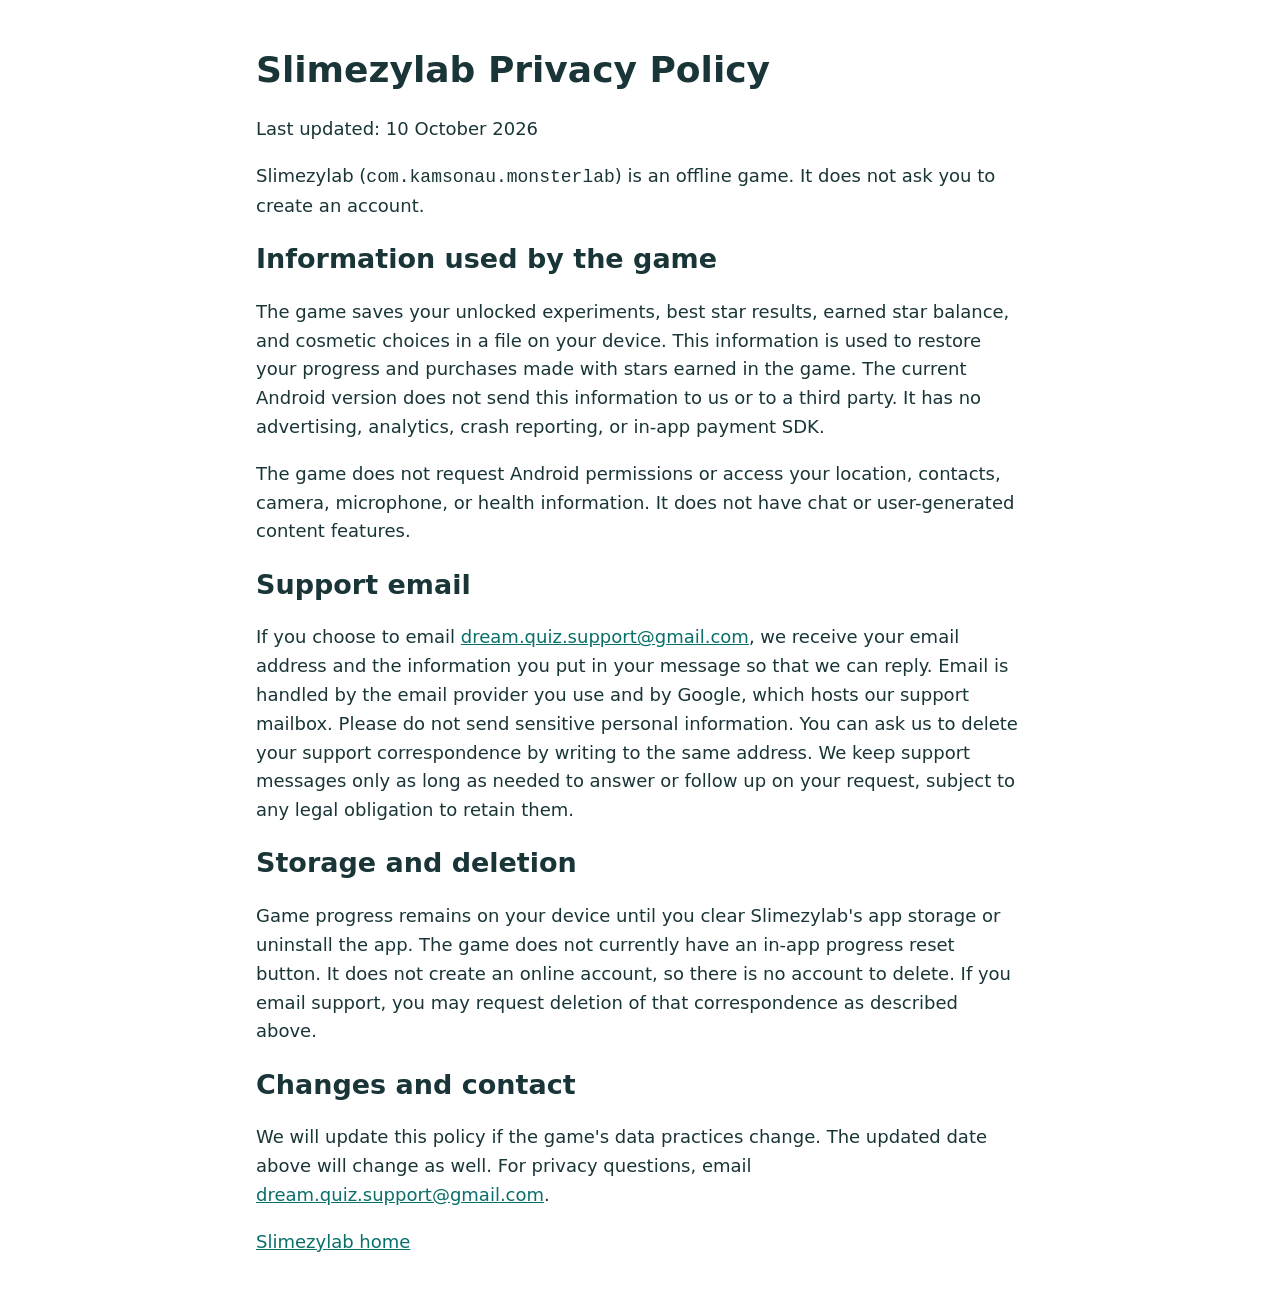
==== slimezylab/privacy.html @ 157ac1c8 "Publish Slimezylab privacy and support pages" ====
<!doctype html>
<html lang="en"><head><meta charset="utf-8"><meta name="viewport" content="width=device-width, initial-scale=1"><title>Slimezylab Privacy Policy</title><style>body{font:18px/1.6 system-ui,sans-serif;max-width:48rem;margin:3rem auto;padding:0 1.25rem;color:#193537}a{color:#096f69}h1,h2{line-height:1.2}</style></head>
<body><main><h1>Slimezylab Privacy Policy</h1><p>Last updated: 10 October 2026</p><p>Slimezylab (<code>com.kamsonau.monsterlab</code>) is an offline game. It does not ask you to create an account.</p>
<h2>Information used by the game</h2><p>The game saves your unlocked experiments, best star results, earned star balance, and cosmetic choices in a file on your device. This information is used to restore your progress and purchases made with stars earned in the game. The current Android version does not send this information to us or to a third party. It has no advertising, analytics, crash reporting, or in-app payment SDK.</p><p>The game does not request Android permissions or access your location, contacts, camera, microphone, or health information. It does not have chat or user-generated content features.</p>
<h2>Support email</h2><p>If you choose to email <a href="mailto:dream.quiz.support@gmail.com">dream.quiz.support@gmail.com</a>, we receive your email address and the information you put in your message so that we can reply. Email is handled by the email provider you use and by Google, which hosts our support mailbox. Please do not send sensitive personal information. You can ask us to delete your support correspondence by writing to the same address. We keep support messages only as long as needed to answer or follow up on your request, subject to any legal obligation to retain them.</p>
<h2>Storage and deletion</h2><p>Game progress remains on your device until you clear Slimezylab's app storage or uninstall the app. The game does not currently have an in-app progress reset button. It does not create an online account, so there is no account to delete. If you email support, you may request deletion of that correspondence as described above.</p>
<h2>Changes and contact</h2><p>We will update this policy if the game's data practices change. The updated date above will change as well. For privacy questions, email <a href="mailto:dream.quiz.support@gmail.com">dream.quiz.support@gmail.com</a>.</p><p><a href="index.html">Slimezylab home</a></p></main></body></html>
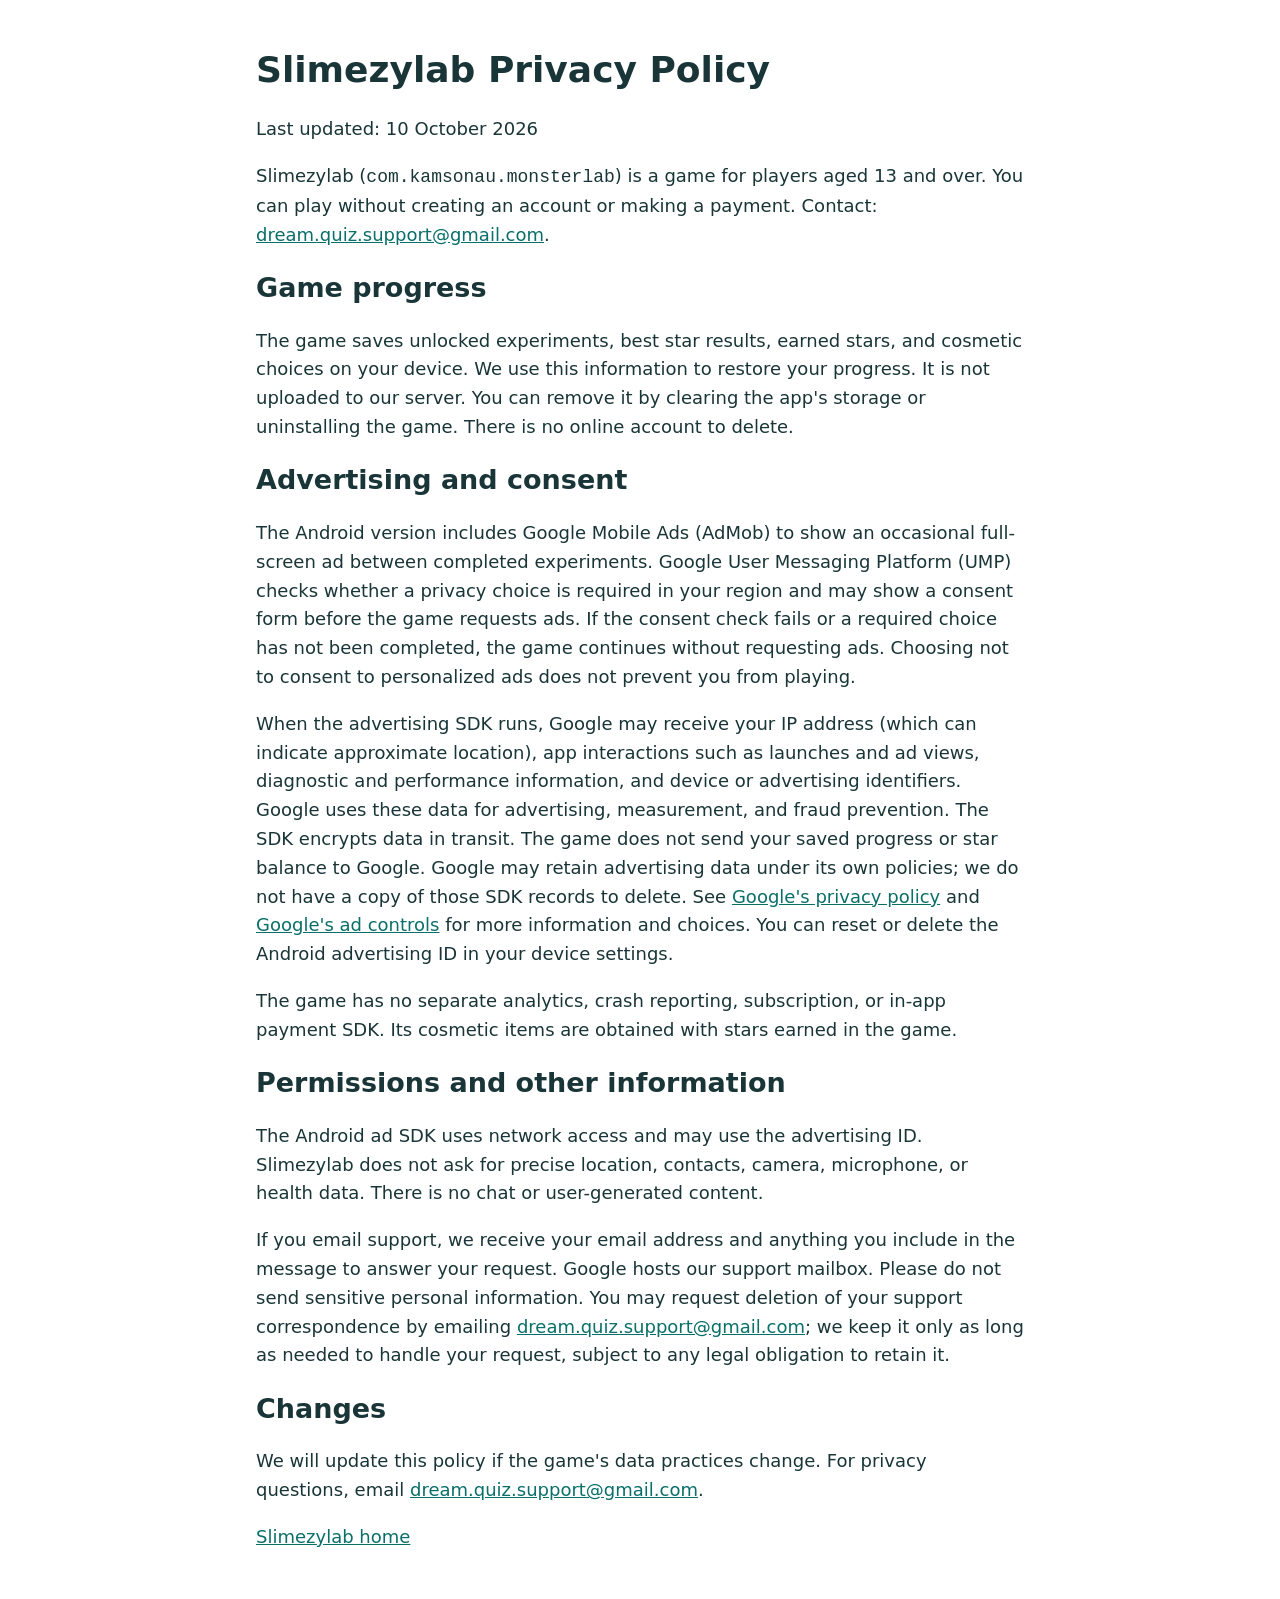
==== commit 44c01345: "Update Slimezylab privacy policy for AdMob" ====
--- a/slimezylab/privacy.html
+++ b/slimezylab/privacy.html
@@ -1,7 +1,13 @@
 <!doctype html>
 <html lang="en"><head><meta charset="utf-8"><meta name="viewport" content="width=device-width, initial-scale=1"><title>Slimezylab Privacy Policy</title><style>body{font:18px/1.6 system-ui,sans-serif;max-width:48rem;margin:3rem auto;padding:0 1.25rem;color:#193537}a{color:#096f69}h1,h2{line-height:1.2}</style></head>
-<body><main><h1>Slimezylab Privacy Policy</h1><p>Last updated: 10 October 2026</p><p>Slimezylab (<code>com.kamsonau.monsterlab</code>) is an offline game. It does not ask you to create an account.</p>
-<h2>Information used by the game</h2><p>The game saves your unlocked experiments, best star results, earned star balance, and cosmetic choices in a file on your device. This information is used to restore your progress and purchases made with stars earned in the game. The current Android version does not send this information to us or to a third party. It has no advertising, analytics, crash reporting, or in-app payment SDK.</p><p>The game does not request Android permissions or access your location, contacts, camera, microphone, or health information. It does not have chat or user-generated content features.</p>
-<h2>Support email</h2><p>If you choose to email <a href="mailto:dream.quiz.support@gmail.com">dream.quiz.support@gmail.com</a>, we receive your email address and the information you put in your message so that we can reply. Email is handled by the email provider you use and by Google, which hosts our support mailbox. Please do not send sensitive personal information. You can ask us to delete your support correspondence by writing to the same address. We keep support messages only as long as needed to answer or follow up on your request, subject to any legal obligation to retain them.</p>
-<h2>Storage and deletion</h2><p>Game progress remains on your device until you clear Slimezylab's app storage or uninstall the app. The game does not currently have an in-app progress reset button. It does not create an online account, so there is no account to delete. If you email support, you may request deletion of that correspondence as described above.</p>
-<h2>Changes and contact</h2><p>We will update this policy if the game's data practices change. The updated date above will change as well. For privacy questions, email <a href="mailto:dream.quiz.support@gmail.com">dream.quiz.support@gmail.com</a>.</p><p><a href="index.html">Slimezylab home</a></p></main></body></html>
+<body><main>
+<h1>Slimezylab Privacy Policy</h1><p>Last updated: 10 October 2026</p>
+<p>Slimezylab (<code>com.kamsonau.monsterlab</code>) is a game for players aged 13 and over. You can play without creating an account or making a payment. Contact: <a href="mailto:dream.quiz.support@gmail.com">dream.quiz.support@gmail.com</a>.</p>
+<h2>Game progress</h2><p>The game saves unlocked experiments, best star results, earned stars, and cosmetic choices on your device. We use this information to restore your progress. It is not uploaded to our server. You can remove it by clearing the app's storage or uninstalling the game. There is no online account to delete.</p>
+<h2>Advertising and consent</h2><p>The Android version includes Google Mobile Ads (AdMob) to show an occasional full-screen ad between completed experiments. Google User Messaging Platform (UMP) checks whether a privacy choice is required in your region and may show a consent form before the game requests ads. If the consent check fails or a required choice has not been completed, the game continues without requesting ads. Choosing not to consent to personalized ads does not prevent you from playing.</p>
+<p>When the advertising SDK runs, Google may receive your IP address (which can indicate approximate location), app interactions such as launches and ad views, diagnostic and performance information, and device or advertising identifiers. Google uses these data for advertising, measurement, and fraud prevention. The SDK encrypts data in transit. The game does not send your saved progress or star balance to Google. Google may retain advertising data under its own policies; we do not have a copy of those SDK records to delete. See <a href="https://policies.google.com/privacy">Google's privacy policy</a> and <a href="https://myadcenter.google.com/">Google's ad controls</a> for more information and choices. You can reset or delete the Android advertising ID in your device settings.</p>
+<p>The game has no separate analytics, crash reporting, subscription, or in-app payment SDK. Its cosmetic items are obtained with stars earned in the game.</p>
+<h2>Permissions and other information</h2><p>The Android ad SDK uses network access and may use the advertising ID. Slimezylab does not ask for precise location, contacts, camera, microphone, or health data. There is no chat or user-generated content.</p>
+<p>If you email support, we receive your email address and anything you include in the message to answer your request. Google hosts our support mailbox. Please do not send sensitive personal information. You may request deletion of your support correspondence by emailing <a href="mailto:dream.quiz.support@gmail.com">dream.quiz.support@gmail.com</a>; we keep it only as long as needed to handle your request, subject to any legal obligation to retain it.</p>
+<h2>Changes</h2><p>We will update this policy if the game's data practices change. For privacy questions, email <a href="mailto:dream.quiz.support@gmail.com">dream.quiz.support@gmail.com</a>.</p>
+<p><a href="index.html">Slimezylab home</a></p></main></body></html>
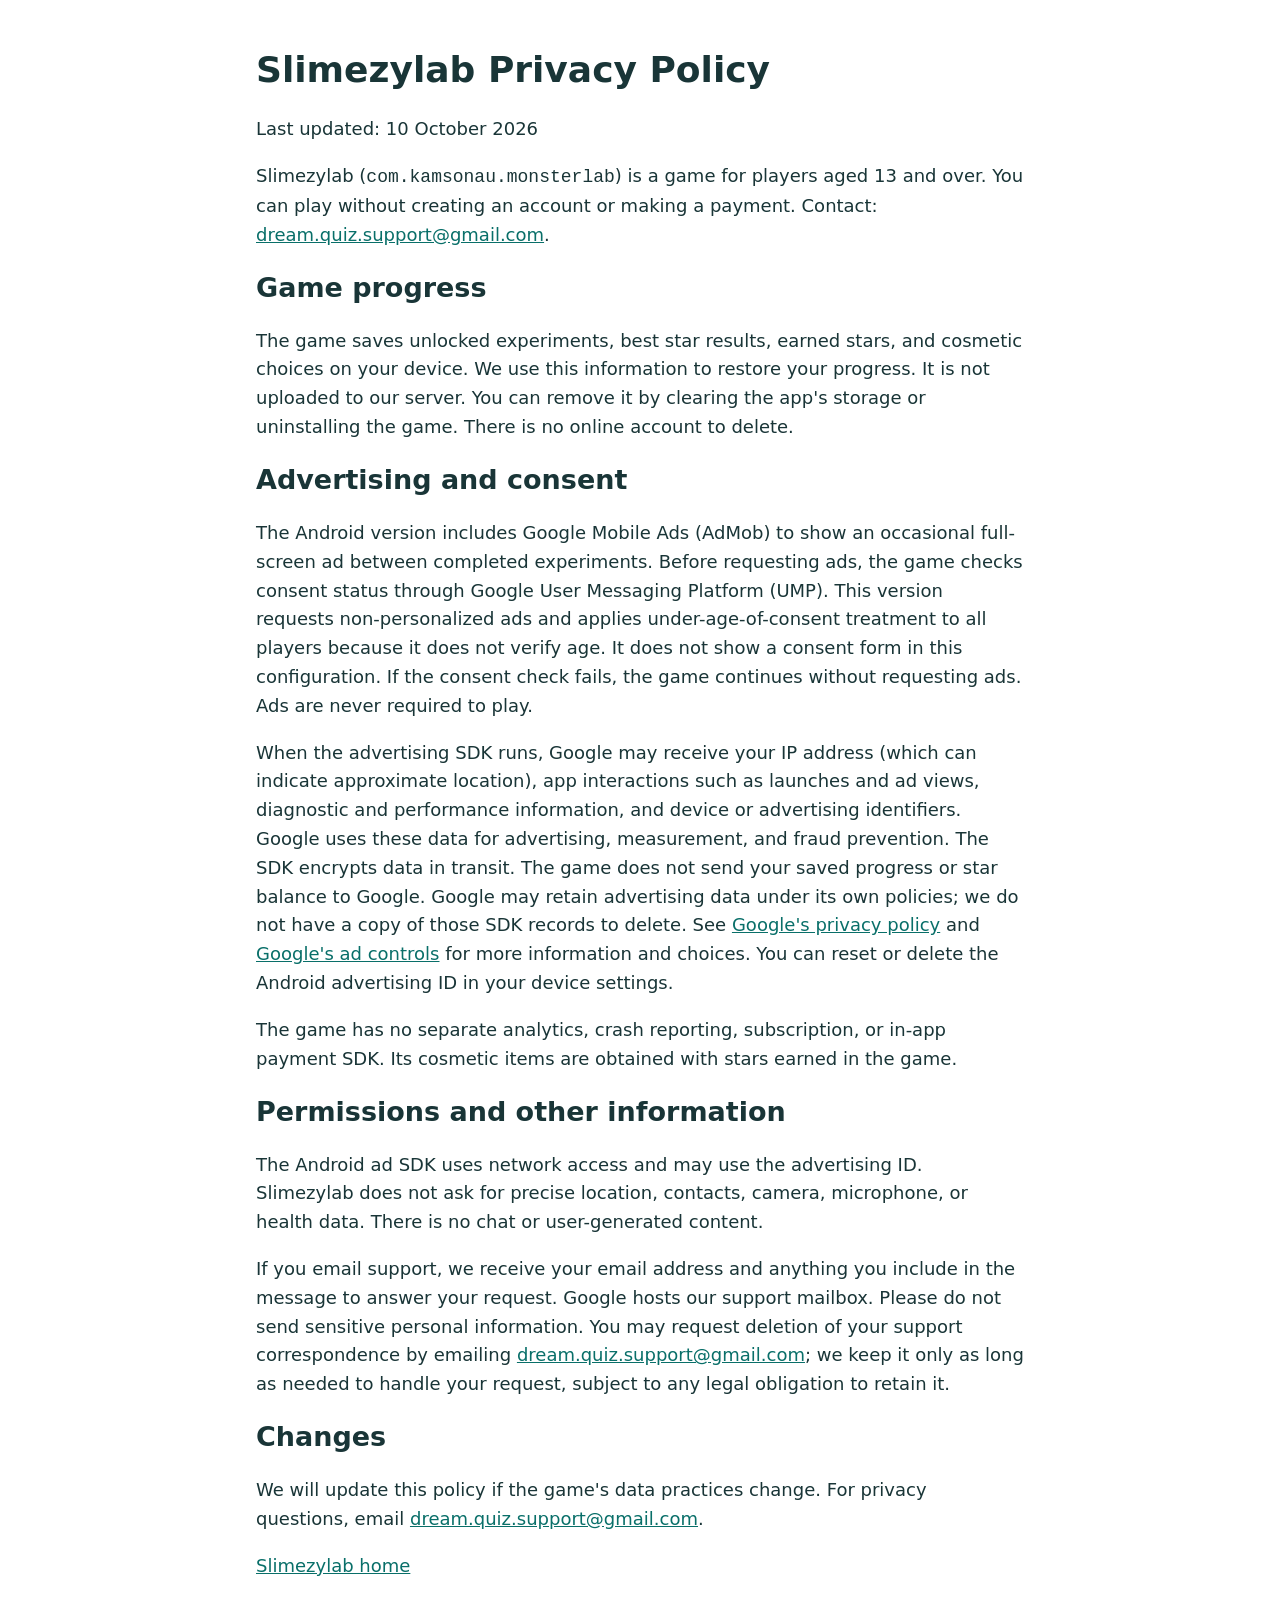
==== commit b91904c6: "Clarify age treatment in Slimezylab privacy policy" ====
--- a/slimezylab/privacy.html
+++ b/slimezylab/privacy.html
@@ -4,7 +4,7 @@
 <h1>Slimezylab Privacy Policy</h1><p>Last updated: 10 October 2026</p>
 <p>Slimezylab (<code>com.kamsonau.monsterlab</code>) is a game for players aged 13 and over. You can play without creating an account or making a payment. Contact: <a href="mailto:dream.quiz.support@gmail.com">dream.quiz.support@gmail.com</a>.</p>
 <h2>Game progress</h2><p>The game saves unlocked experiments, best star results, earned stars, and cosmetic choices on your device. We use this information to restore your progress. It is not uploaded to our server. You can remove it by clearing the app's storage or uninstalling the game. There is no online account to delete.</p>
-<h2>Advertising and consent</h2><p>The Android version includes Google Mobile Ads (AdMob) to show an occasional full-screen ad between completed experiments. Google User Messaging Platform (UMP) checks whether a privacy choice is required in your region and may show a consent form before the game requests ads. If the consent check fails or a required choice has not been completed, the game continues without requesting ads. Choosing not to consent to personalized ads does not prevent you from playing.</p>
+<h2>Advertising and consent</h2><p>The Android version includes Google Mobile Ads (AdMob) to show an occasional full-screen ad between completed experiments. Before requesting ads, the game checks consent status through Google User Messaging Platform (UMP). This version requests non-personalized ads and applies under-age-of-consent treatment to all players because it does not verify age. It does not show a consent form in this configuration. If the consent check fails, the game continues without requesting ads. Ads are never required to play.</p>
 <p>When the advertising SDK runs, Google may receive your IP address (which can indicate approximate location), app interactions such as launches and ad views, diagnostic and performance information, and device or advertising identifiers. Google uses these data for advertising, measurement, and fraud prevention. The SDK encrypts data in transit. The game does not send your saved progress or star balance to Google. Google may retain advertising data under its own policies; we do not have a copy of those SDK records to delete. See <a href="https://policies.google.com/privacy">Google's privacy policy</a> and <a href="https://myadcenter.google.com/">Google's ad controls</a> for more information and choices. You can reset or delete the Android advertising ID in your device settings.</p>
 <p>The game has no separate analytics, crash reporting, subscription, or in-app payment SDK. Its cosmetic items are obtained with stars earned in the game.</p>
 <h2>Permissions and other information</h2><p>The Android ad SDK uses network access and may use the advertising ID. Slimezylab does not ask for precise location, contacts, camera, microphone, or health data. There is no chat or user-generated content.</p>
